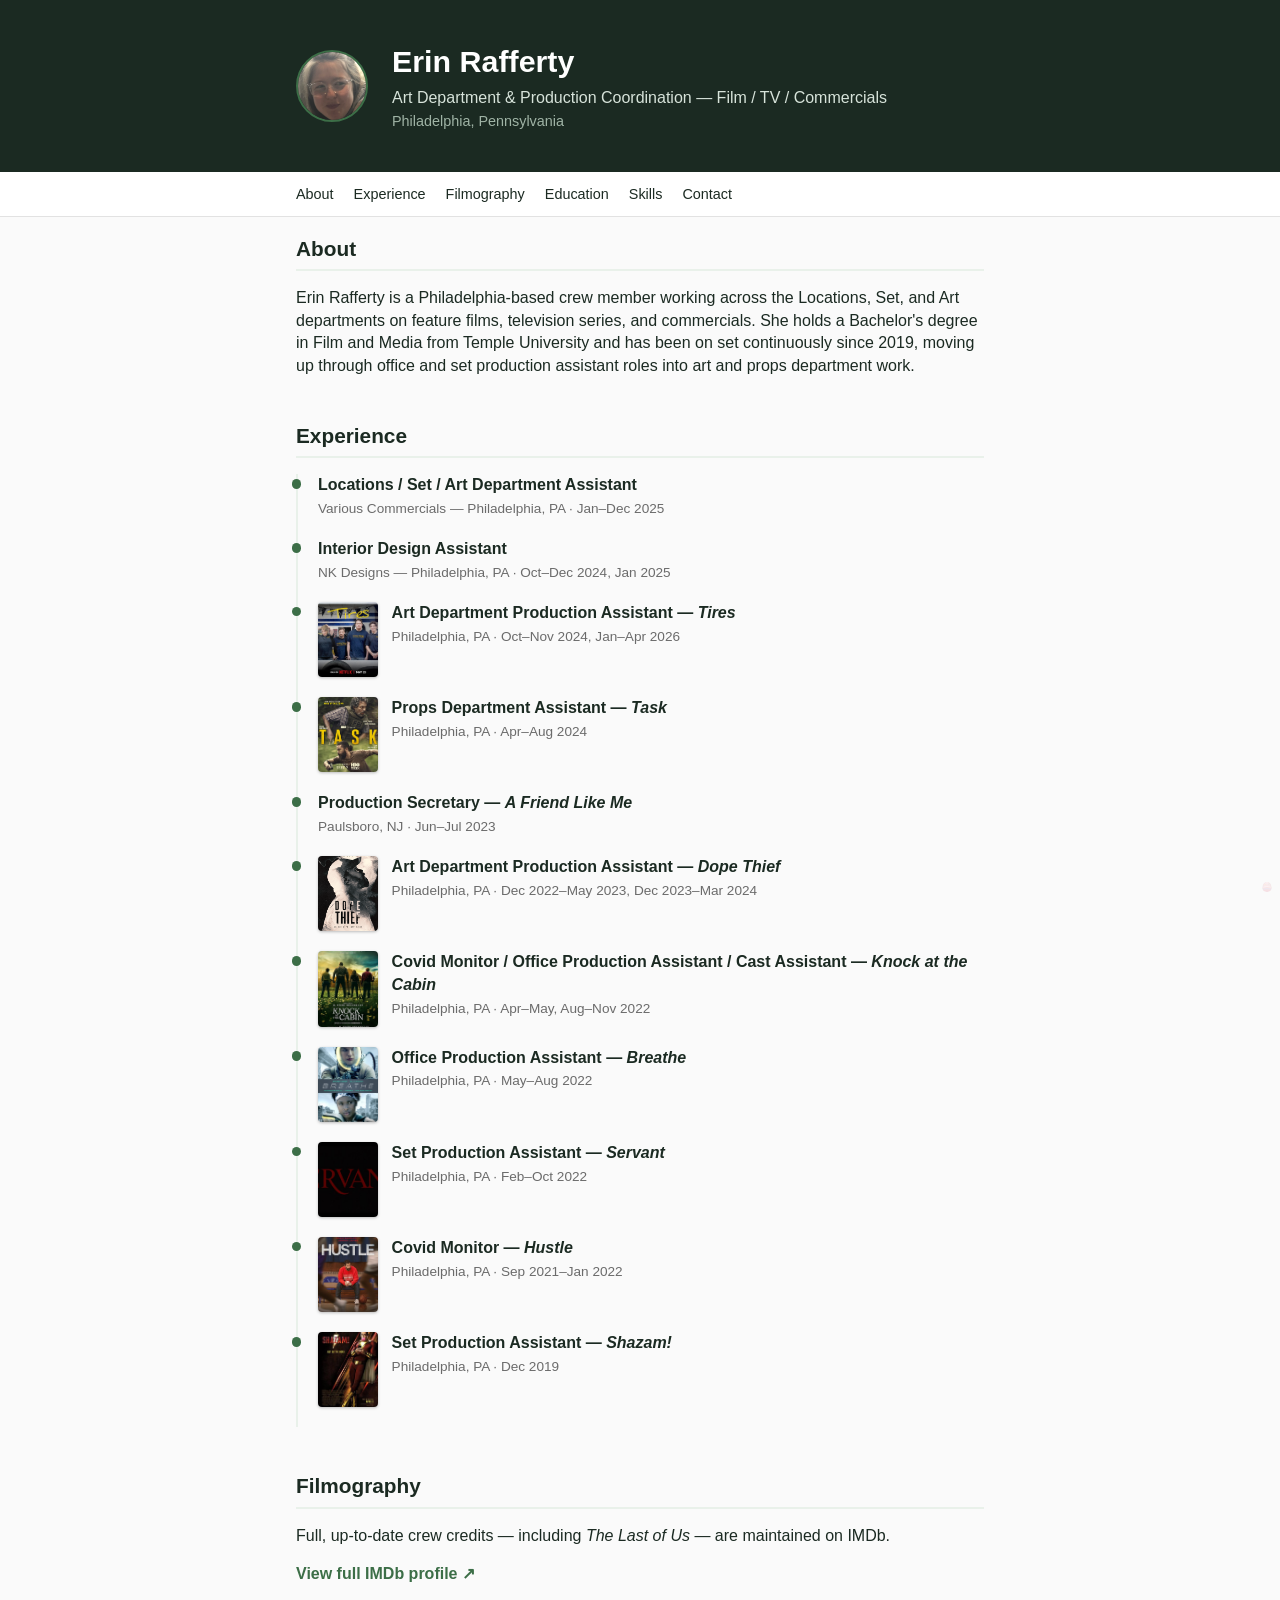
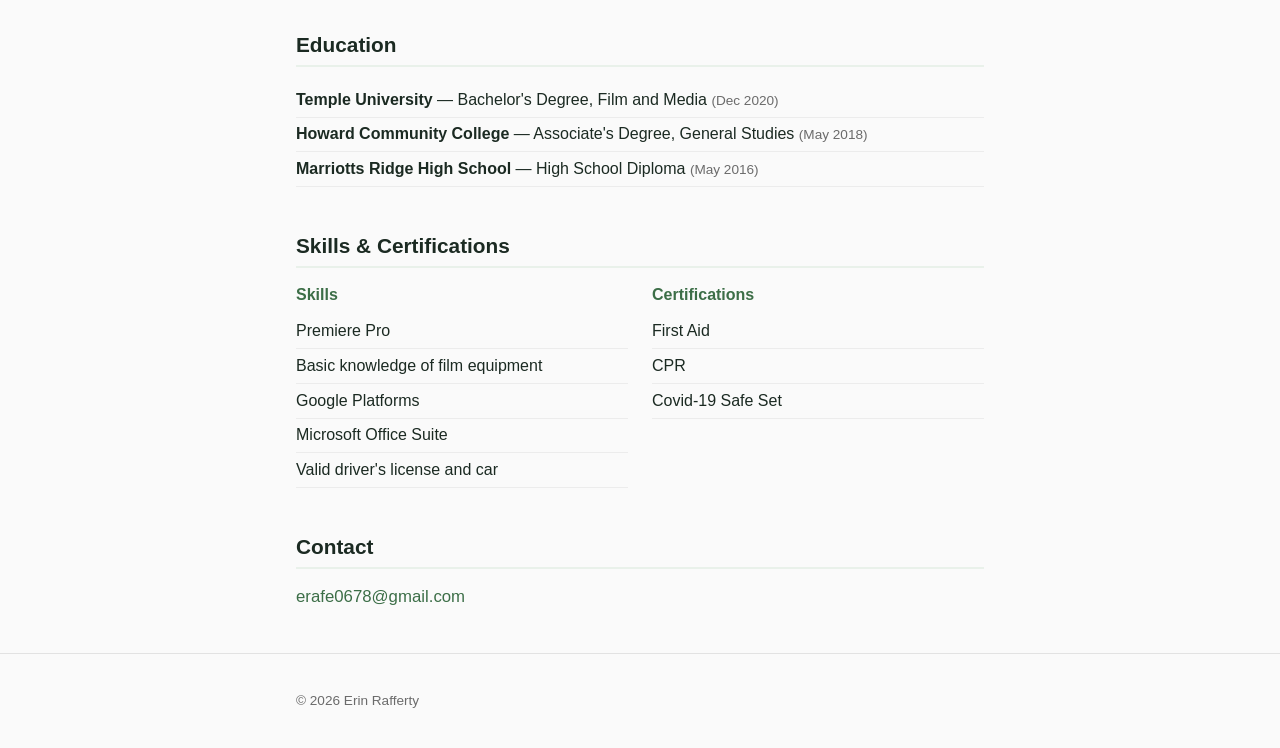
==== index2.html @ 7db831af "Replace joke placeholder page with Erin Rafferty's film/production resume site Builds a real portfol" ====
<!doctype html>
<html class="no-js" lang="en">

<head>
  <meta charset="utf-8">
  <meta name="viewport" content="width=device-width, initial-scale=1">
  <title>Erin Rafferty — Film &amp; Production</title>
  <link rel="stylesheet" href="css/style.css">
  <meta name="description" content="Erin Rafferty is a Philadelphia-based film and TV production professional working across Art, Locations, and Set departments.">

  <meta property="og:title" content="Erin Rafferty — Film &amp; Production">
  <meta property="og:type" content="profile">
  <meta property="og:url" content="">
  <meta property="og:description" content="Philadelphia-based film and TV production professional — Art, Locations &amp; Set departments.">

  <link rel="icon" href="/favicon.ico" sizes="any">
  <link rel="icon" href="/icon.svg" type="image/svg+xml">
  <link rel="apple-touch-icon" href="icon.png">

  <link rel="manifest" href="site.webmanifest">
  <meta name="theme-color" content="#1b2a22">
</head>

<body>
  <header class="site-header">
    <div class="wrap">
      <img class="avatar" src="img/headshot2.jpg" alt="Erin Rafferty" width="72" height="72">
      <div class="heading">
        <h1>Erin Rafferty</h1>
        <p class="tagline">Art Department &amp; Production Coordination — Film / TV / Commercials</p>
        <p class="location">Philadelphia, Pennsylvania</p>
      </div>
    </div>
  </header>

  <nav class="site-nav">
    <div class="wrap">
      <a href="#about">About</a>
      <a href="#experience">Experience</a>
      <a href="#filmography">Filmography</a>
      <a href="#education">Education</a>
      <a href="#skills">Skills</a>
      <a href="#contact">Contact</a>
    </div>
  </nav>

  <main class="wrap">

    <section id="about">
      <h2>About</h2>
      <p>
        Erin Rafferty is a Philadelphia-based crew member working across the Locations, Set, and Art
        departments on feature films, television series, and commercials. She holds a Bachelor's degree
        in Film and Media from Temple University and has been on set continuously since 2019, moving up
        through office and set production assistant roles into art and props department work.
      </p>
    </section>

    <section id="experience">
      <h2>Experience</h2>
      <ol class="timeline">
        <li>
          <h3>Locations / Set / Art Department Assistant</h3>
          <p class="role-meta">Various Commercials — Philadelphia, PA · Jan–Dec 2025</p>
        </li>
        <li>
          <h3>Interior Design Assistant</h3>
          <p class="role-meta">NK Designs — Philadelphia, PA · Oct–Dec 2024, Jan 2025</p>
        </li>
        <li class="has-poster">
          <a class="poster-link" href="https://www.imdb.com/title/tt31491435" target="_blank" rel="noopener" aria-label="'Tires' on IMDb">
            <img class="poster-thumb" src="img/posters/tires.jpg" alt="'Tires' poster" width="60" height="75" loading="lazy">
          </a>
          <div>
            <h3>Art Department Production Assistant — <em>Tires</em></h3>
            <p class="role-meta">Philadelphia, PA · Oct–Nov 2024, Jan–Apr 2026</p>
          </div>
        </li>
        <li class="has-poster">
          <a class="poster-link" href="https://www.imdb.com/title/tt28013708" target="_blank" rel="noopener" aria-label="'Task' on IMDb">
            <img class="poster-thumb" src="img/posters/task.jpg" alt="'Task' poster" width="60" height="75" loading="lazy">
          </a>
          <div>
            <h3>Props Department Assistant — <em>Task</em></h3>
            <p class="role-meta">Philadelphia, PA · Apr–Aug 2024</p>
          </div>
        </li>
        <li>
          <h3>Production Secretary — <em>A Friend Like Me</em></h3>
          <p class="role-meta">Paulsboro, NJ · Jun–Jul 2023</p>
        </li>
        <li class="has-poster">
          <a class="poster-link" href="https://www.imdb.com/title/tt21638826" target="_blank" rel="noopener" aria-label="'Dope Thief' on IMDb">
            <img class="poster-thumb" src="img/posters/dope-thief.png" alt="'Dope Thief' poster" width="60" height="75" loading="lazy">
          </a>
          <div>
            <h3>Art Department Production Assistant — <em>Dope Thief</em></h3>
            <p class="role-meta">Philadelphia, PA · Dec 2022–May 2023, Dec 2023–Mar 2024</p>
          </div>
        </li>
        <li class="has-poster">
          <a class="poster-link" href="https://www.imdb.com/title/tt15679400" target="_blank" rel="noopener" aria-label="'Knock at the Cabin' on IMDb">
            <img class="poster-thumb" src="img/posters/knock-at-the-cabin.jpg" alt="'Knock at the Cabin' poster" width="60" height="75" loading="lazy">
          </a>
          <div>
            <h3>Covid Monitor / Office Production Assistant / Cast Assistant — <em>Knock at the Cabin</em></h3>
            <p class="role-meta">Philadelphia, PA · Apr–May, Aug–Nov 2022</p>
          </div>
        </li>
        <li class="has-poster">
          <a class="poster-link" href="https://www.imdb.com/title/tt11540468" target="_blank" rel="noopener" aria-label="'Breathe' on IMDb">
            <img class="poster-thumb" src="img/posters/breathe.jpg" alt="'Breathe' poster" width="60" height="75" loading="lazy">
          </a>
          <div>
            <h3>Office Production Assistant — <em>Breathe</em></h3>
            <p class="role-meta">Philadelphia, PA · May–Aug 2022</p>
          </div>
        </li>
        <li class="has-poster">
          <a class="poster-link" href="https://www.imdb.com/title/tt8068860" target="_blank" rel="noopener" aria-label="'Servant' on IMDb">
            <img class="poster-thumb" src="img/posters/servant.jpg" alt="'Servant' title card" width="60" height="75" loading="lazy">
          </a>
          <div>
            <h3>Set Production Assistant — <em>Servant</em></h3>
            <p class="role-meta">Philadelphia, PA · Feb–Oct 2022</p>
          </div>
        </li>
        <li class="has-poster">
          <a class="poster-link" href="https://www.imdb.com/title/tt8009428" target="_blank" rel="noopener" aria-label="'Hustle' on IMDb">
            <img class="poster-thumb" src="img/posters/hustle.jpg" alt="'Hustle' poster" width="60" height="75" loading="lazy">
          </a>
          <div>
            <h3>Covid Monitor — <em>Hustle</em></h3>
            <p class="role-meta">Philadelphia, PA · Sep 2021–Jan 2022</p>
          </div>
        </li>
        <li class="has-poster">
          <a class="poster-link" href="https://www.imdb.com/title/tt0448115" target="_blank" rel="noopener" aria-label="'Shazam!' on IMDb">
            <img class="poster-thumb" src="img/posters/shazam.jpg" alt="'Shazam!' poster" width="60" height="75" loading="lazy">
          </a>
          <div>
            <h3>Set Production Assistant — <em>Shazam!</em></h3>
            <p class="role-meta">Philadelphia, PA · Dec 2019</p>
          </div>
        </li>
      </ol>
    </section>

    <section id="filmography">
      <h2>Filmography</h2>
      <p>
        Full, up-to-date crew credits — including <em>The Last of Us</em> — are maintained on IMDb.
      </p>
      <p>
        <a class="imdb-link" href="https://www.imdb.com/name/nm12942759/" target="_blank" rel="noopener">
          View full IMDb profile ↗
        </a>
      </p>
    </section>

    <section id="education">
      <h2>Education</h2>
      <ul class="plain-list">
        <li>
          <strong>Temple University</strong> — Bachelor's Degree, Film and Media <span class="role-meta">(Dec 2020)</span>
        </li>
        <li>
          <strong>Howard Community College</strong> — Associate's Degree, General Studies <span class="role-meta">(May 2018)</span>
        </li>
        <li>
          <strong>Marriotts Ridge High School</strong> — High School Diploma <span class="role-meta">(May 2016)</span>
        </li>
      </ul>
    </section>

    <section id="skills">
      <h2>Skills &amp; Certifications</h2>
      <div class="skills-grid">
        <div>
          <h3>Skills</h3>
          <ul class="plain-list">
            <li>Premiere Pro</li>
            <li>Basic knowledge of film equipment</li>
            <li>Google Platforms</li>
            <li>Microsoft Office Suite</li>
            <li>Valid driver's license and car</li>
          </ul>
        </div>
        <div>
          <h3>Certifications</h3>
          <ul class="plain-list">
            <li>First Aid</li>
            <li>CPR</li>
            <li>Covid-19 Safe Set</li>
          </ul>
        </div>
      </div>
    </section>

    <section id="contact">
      <h2>Contact</h2>
      <p><a href="mailto:erafe0678@gmail.com">erafe0678@gmail.com</a></p>
    </section>

  </main>

  <footer class="site-footer">
    <div class="wrap">
      <p>&copy; 2026 Erin Rafferty</p>
    </div>
  </footer>

  <button type="button" class="easter-egg" aria-label="???">
    <img src="img/easter-egg.svg" alt="">
  </button>

  <dialog id="easter-egg-dialog" class="easter-egg-dialog">
    <button type="button" class="dialog-close" aria-label="Close">&times;</button>
    <img src="img/erin.jpeg" alt="Erin, 2014">
  </dialog>

  <script src="js/app.js"></script>

</body>

</html>
---- css/style.css ----
/*! HTML5 Boilerplate v9.0.1 | MIT License | https://html5boilerplate.com/ */

/* main.css 3.0.0 | MIT License | https://github.com/h5bp/main.css#readme */
/*
 * What follows is the result of much research on cross-browser styling.
 * Credit left inline and big thanks to Nicolas Gallagher, Jonathan Neal,
 * Kroc Camen, and the H5BP dev community and team.
 */

/* ==========================================================================
   Base styles: opinionated defaults
   ========================================================================== */

html {
  color: #222;
  font-size: 1em;
  line-height: 1.4;
}

/*
 * Remove text-shadow in selection highlight:
 * https://twitter.com/miketaylr/status/12228805301
 *
 * Customize the background color to match your design.
 */

::-moz-selection {
  background: #b3d4fc;
  text-shadow: none;
}

::selection {
  background: #b3d4fc;
  text-shadow: none;
}

/*
 * A better looking default horizontal rule
 */

hr {
  display: block;
  height: 1px;
  border: 0;
  border-top: 1px solid #ccc;
  margin: 1em 0;
  padding: 0;
}

/*
 * Remove the gap between audio, canvas, iframes,
 * images, videos and the bottom of their containers:
 * https://github.com/h5bp/html5-boilerplate/issues/440
 */

audio,
canvas,
iframe,
img,
svg,
video {
  vertical-align: middle;
}

/*
 * Remove default fieldset styles.
 */

fieldset {
  border: 0;
  margin: 0;
  padding: 0;
}

/*
 * Allow only vertical resizing of textareas.
 */

textarea {
  resize: vertical;
}

/* ==========================================================================
   Author's custom styles
   ========================================================================== */

:root {
  --ink: #1b2a22;
  --accent: #3c6e47;
  --accent-light: #e9f1ea;
  --paper: #fafafa;
  --muted: #6b6b6b;
}

* {
  box-sizing: border-box;
}

body {
  margin: 0;
  font-family: -apple-system, BlinkMacSystemFont, "Segoe UI", Roboto, Helvetica, Arial, sans-serif;
  color: var(--ink);
  background: var(--paper);
}

.wrap {
  max-width: 46rem;
  margin: 0 auto;
  padding: 0 1.5rem;
}

.site-header {
  background: var(--ink);
  color: #fff;
  padding: 2.5rem 0;
}

.site-header .wrap {
  display: flex;
  align-items: center;
  gap: 1.5rem;
  flex-wrap: wrap;
}

.avatar {
  flex: 0 0 auto;
  display: block;
  width: 4.5rem;
  height: 4.5rem;
  border-radius: 50%;
  object-fit: cover;
  object-position: 50% 50%;
  border: 2px solid var(--accent);
}

.site-header h1 {
  margin: 0 0 0.25rem;
  font-size: 1.9rem;
}

.site-header .tagline {
  margin: 0;
  color: #d7e3da;
}

.site-header .location {
  margin: 0.15rem 0 0;
  color: #9fb3a5;
  font-size: 0.9rem;
}

.site-nav {
  background: #fff;
  border-bottom: 1px solid #e2e2e2;
  position: sticky;
  top: 0;
  z-index: 10;
}

.site-nav .wrap {
  display: flex;
  gap: 1.25rem;
  overflow-x: auto;
  padding-top: 0.75rem;
  padding-bottom: 0.75rem;
}

.site-nav a {
  color: var(--ink);
  text-decoration: none;
  font-size: 0.9rem;
  white-space: nowrap;
}

.site-nav a:hover {
  color: var(--accent);
}

main {
  padding: 2.5rem 0 1rem;
}

section {
  margin-bottom: 2.75rem;
}

section h2 {
  font-size: 1.3rem;
  border-bottom: 2px solid var(--accent-light);
  padding-bottom: 0.4rem;
  margin-bottom: 1rem;
}

.timeline {
  list-style: none;
  margin: 0;
  padding: 0;
  border-left: 2px solid var(--accent-light);
}

.timeline li {
  position: relative;
  padding: 0 0 1.25rem 1.25rem;
}

.timeline li::before {
  content: "";
  position: absolute;
  left: -0.4rem;
  top: 0.3rem;
  width: 0.6rem;
  height: 0.6rem;
  border-radius: 50%;
  background: var(--accent);
}

.timeline li.has-poster {
  display: flex;
  align-items: flex-start;
  gap: 0.85rem;
}

.poster-link {
  flex: 0 0 auto;
  display: block;
  border-radius: 0.25rem;
  transition: transform 0.15s ease, box-shadow 0.15s ease;
}

.poster-link:hover,
.poster-link:focus-visible {
  transform: translateY(-2px);
}

.poster-thumb {
  display: block;
  width: 3.75rem;
  height: 4.7rem;
  object-fit: cover;
  border-radius: 0.25rem;
  box-shadow: 0 1px 3px rgba(0, 0, 0, 0.25);
}

.timeline h3 {
  margin: 0 0 0.15rem;
  font-size: 1rem;
}

.role-meta {
  margin: 0;
  color: var(--muted);
  font-size: 0.85rem;
}

.plain-list {
  list-style: none;
  margin: 0;
  padding: 0;
}

.plain-list li {
  padding: 0.35rem 0;
  border-bottom: 1px solid #ececec;
}

.skills-grid {
  display: grid;
  grid-template-columns: repeat(auto-fit, minmax(14rem, 1fr));
  gap: 1.5rem;
}

.skills-grid h3 {
  font-size: 1rem;
  margin: 0 0 0.5rem;
  color: var(--accent);
}

.imdb-link {
  display: inline-block;
  color: var(--accent);
  font-weight: 600;
  text-decoration: none;
}

.imdb-link:hover {
  text-decoration: underline;
}

#contact a {
  color: var(--accent);
  font-size: 1.05rem;
  text-decoration: none;
}

#contact a:hover {
  text-decoration: underline;
}

.site-footer {
  border-top: 1px solid #e2e2e2;
  padding: 1.5rem 0;
  color: var(--muted);
  font-size: 0.85rem;
}

.easter-egg {
  position: fixed;
  right: 0.5rem;
  bottom: 0.5rem;
  width: 10px;
  height: 10px;
  padding: 0;
  border: none;
  border-radius: 50%;
  overflow: hidden;
  background: transparent;
  cursor: pointer;
  opacity: 0.3;
  z-index: 50;
  transition: opacity 0.2s ease, transform 0.2s ease;
}

.easter-egg:hover,
.easter-egg:focus-visible {
  opacity: 1;
  transform: scale(1.2);
}

.easter-egg img {
  display: block;
  width: 100%;
  height: 100%;
  object-fit: cover;
}

.easter-egg-dialog {
  position: relative;
  max-width: min(90vw, 420px);
  padding: 0;
  border: none;
  border-radius: 0.5rem;
  background: transparent;
}

.easter-egg-dialog::backdrop {
  background: rgba(0, 0, 0, 0.65);
}

.easter-egg-dialog img {
  display: block;
  width: 100%;
  height: auto;
  border-radius: 0.5rem;
}

.easter-egg-dialog .dialog-close {
  position: absolute;
  top: 0.5rem;
  right: 0.5rem;
  width: 2rem;
  height: 2rem;
  border: none;
  border-radius: 50%;
  background: rgba(0, 0, 0, 0.65);
  color: #fff;
  font-size: 1.1rem;
  line-height: 1;
  cursor: pointer;
}

/* ==========================================================================
   Helper classes
   ========================================================================== */

/*
 * Hide visually and from screen readers
 */

.hidden,
[hidden] {
  display: none !important;
}

/*
 * Hide only visually, but have it available for screen readers:
 * https://snook.ca/archives/html_and_css/hiding-content-for-accessibility
 *
 * 1. For long content, line feeds are not interpreted as spaces and small width
 *    causes content to wrap 1 word per line:
 *    https://medium.com/@jessebeach/beware-smushed-off-screen-accessible-text-5952a4c2cbfe
 */

.visually-hidden {
  border: 0;
  clip: rect(0, 0, 0, 0);
  height: 1px;
  margin: -1px;
  overflow: hidden;
  padding: 0;
  position: absolute;
  white-space: nowrap;
  width: 1px;
  /* 1 */
}

/*
 * Extends the .visually-hidden class to allow the element
 * to be focusable when navigated to via the keyboard:
 * https://www.drupal.org/node/897638
 */

.visually-hidden.focusable:active,
.visually-hidden.focusable:focus {
  clip: auto;
  height: auto;
  margin: 0;
  overflow: visible;
  position: static;
  white-space: inherit;
  width: auto;
}

/*
 * Hide visually and from screen readers, but maintain layout
 */

.invisible {
  visibility: hidden;
}

/*
 * Clearfix: contain floats
 *
 * The use of `table` rather than `block` is only necessary if using
 * `::before` to contain the top-margins of child elements.
 */

.clearfix::before,
.clearfix::after {
  content: "";
  display: table;
}

.clearfix::after {
  clear: both;
}

/* ==========================================================================
   EXAMPLE Media Queries for Responsive Design.
   These examples override the primary ('mobile first') styles.
   Modify as content requires.
   ========================================================================== */

@media only screen and (min-width: 35em) {
  /* Style adjustments for viewports that meet the condition */
}

@media print,
  (-webkit-min-device-pixel-ratio: 1.25),
  (min-resolution: 1.25dppx),
  (min-resolution: 120dpi) {
  /* Style adjustments for high resolution devices */
}

/* ==========================================================================
   Print styles.
   Inlined to avoid the additional HTTP request:
   https://www.phpied.com/delay-loading-your-print-css/
   ========================================================================== */

@media print {
  *,
  *::before,
  *::after {
    background: #fff !important;
    color: #000 !important;
    /* Black prints faster */
    box-shadow: none !important;
    text-shadow: none !important;
  }

  a,
  a:visited {
    text-decoration: underline;
  }

  a[href]::after {
    content: " (" attr(href) ")";
  }

  abbr[title]::after {
    content: " (" attr(title) ")";
  }

  /*
   * Don't show links that are fragment identifiers,
   * or use the `javascript:` pseudo protocol
   */
  a[href^="#"]::after,
  a[href^="javascript:"]::after {
    content: "";
  }

  pre {
    white-space: pre-wrap !important;
  }

  pre,
  blockquote {
    border: 1px solid #999;
    page-break-inside: avoid;
  }

  tr,
  img {
    page-break-inside: avoid;
  }

  p,
  h2,
  h3 {
    orphans: 3;
    widows: 3;
  }

  h2,
  h3 {
    page-break-after: avoid;
  }
}
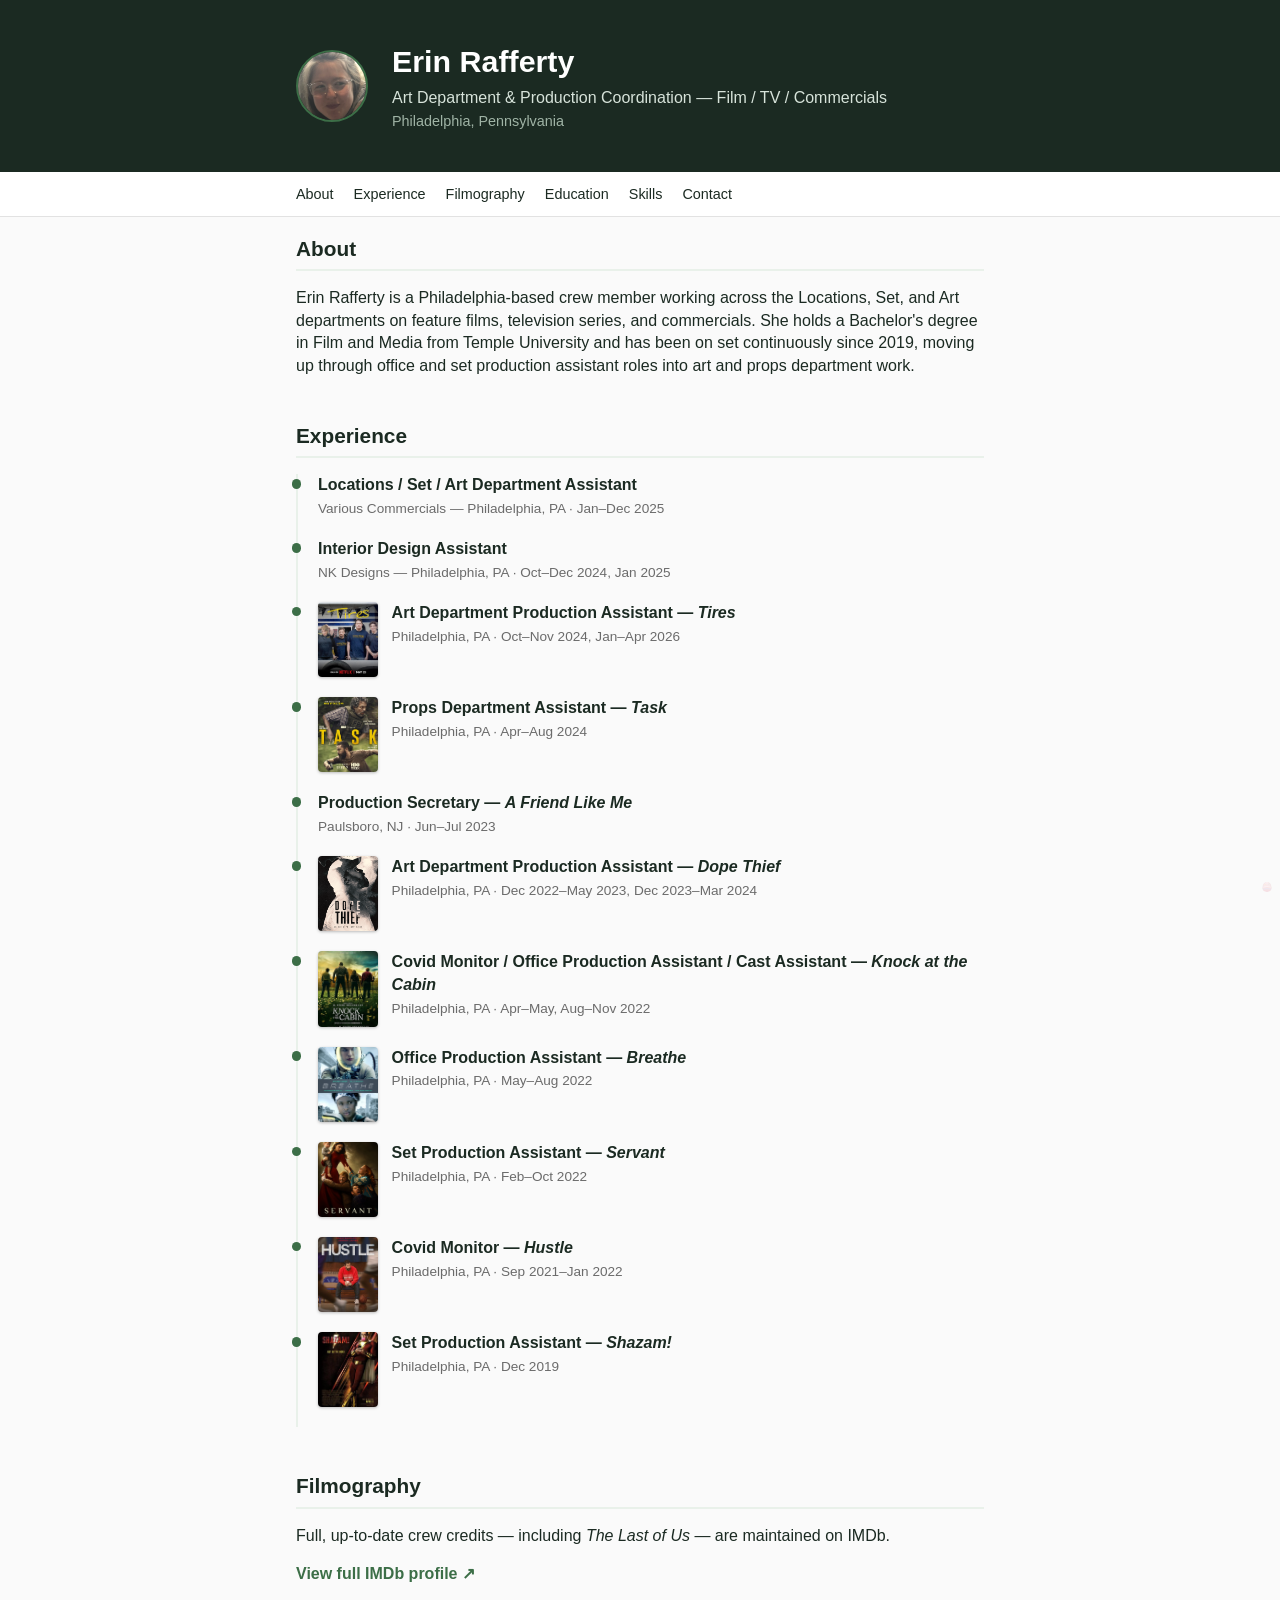
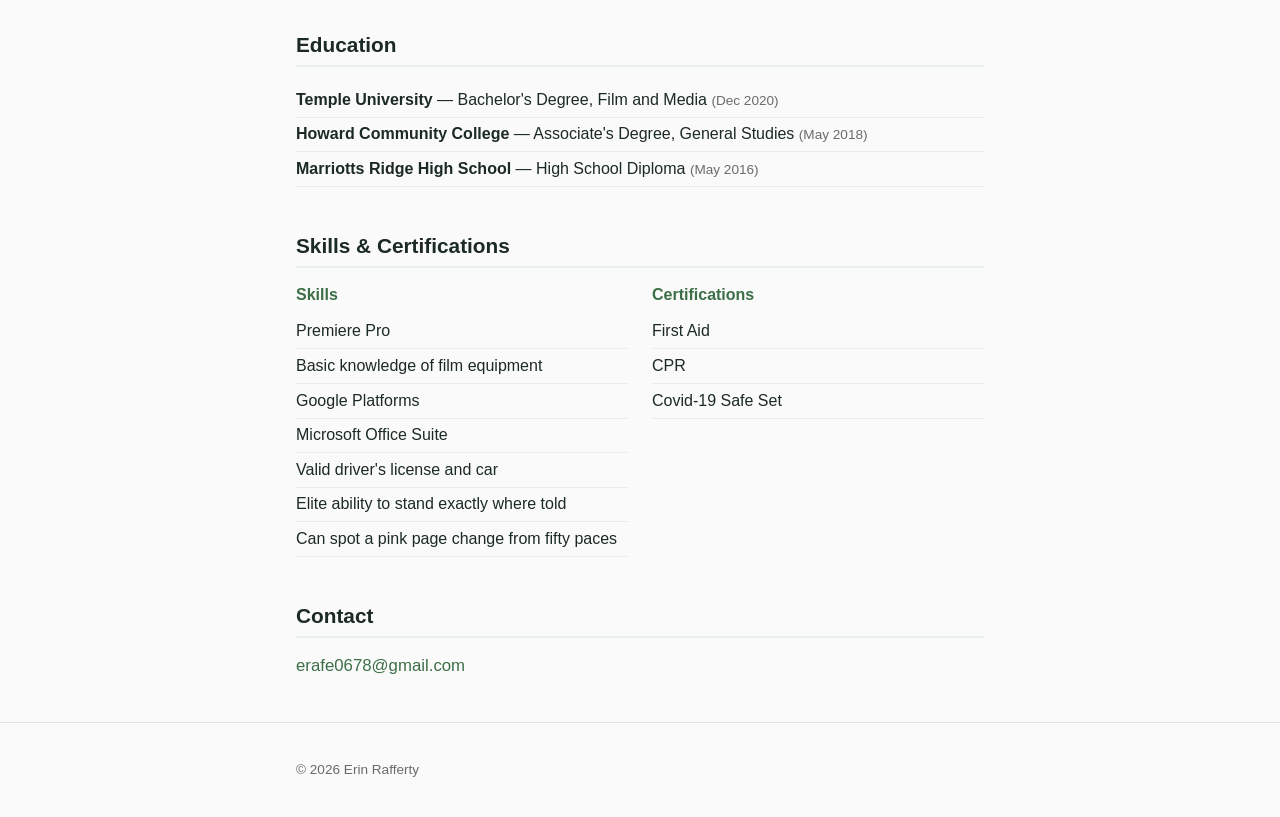
==== commit dbc97737: "Fix broken Servant poster crop and add two skills entries Servant's thumbnail was using a landscape " ====
--- a/index2.html
+++ b/index2.html
@@ -118,7 +118,7 @@
         </li>
         <li class="has-poster">
           <a class="poster-link" href="https://www.imdb.com/title/tt8068860" target="_blank" rel="noopener" aria-label="'Servant' on IMDb">
-            <img class="poster-thumb" src="img/posters/servant.jpg" alt="'Servant' title card" width="60" height="75" loading="lazy">
+            <img class="poster-thumb" src="img/posters/servant.jpg" alt="'Servant' poster" width="60" height="75" loading="lazy">
           </a>
           <div>
             <h3>Set Production Assistant — <em>Servant</em></h3>
@@ -184,6 +184,8 @@
             <li>Google Platforms</li>
             <li>Microsoft Office Suite</li>
             <li>Valid driver's license and car</li>
+            <li>Elite ability to stand exactly where told</li>
+            <li>Can spot a pink page change from fifty paces</li>
           </ul>
         </div>
         <div>
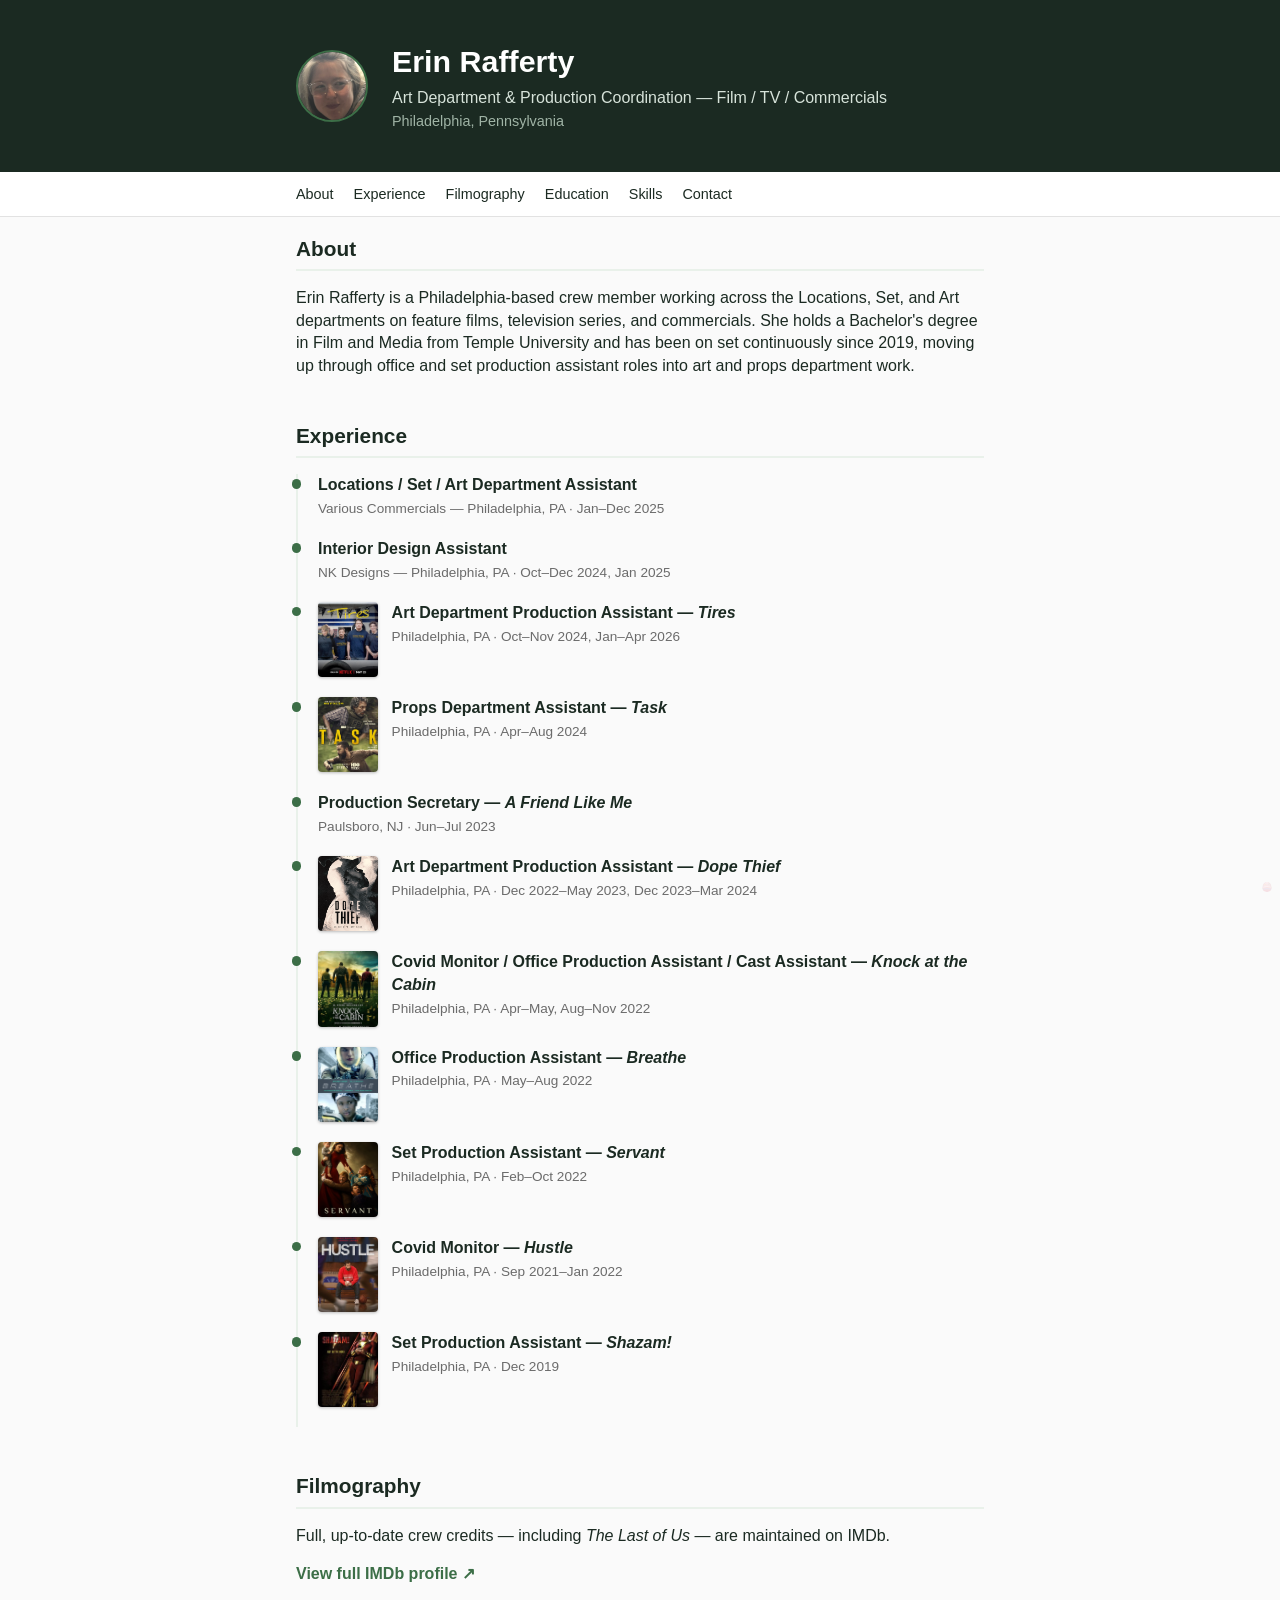
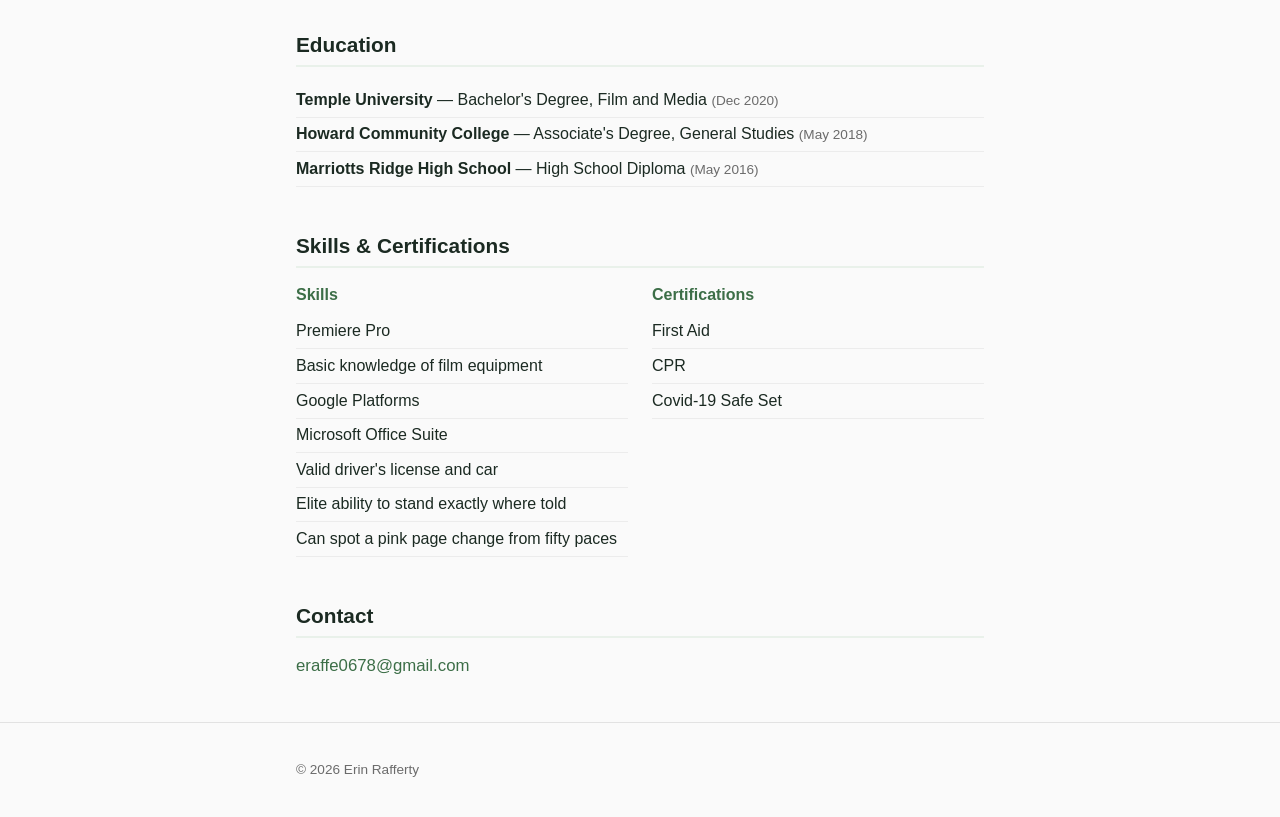
==== commit 57f87ec9: "Correct contact email address Co-Authored-By: Claude Sonnet 5 <noreply@anthropic.com>" ====
--- a/index2.html
+++ b/index2.html
@@ -201,7 +201,7 @@
 
     <section id="contact">
       <h2>Contact</h2>
-      <p><a href="mailto:erafe0678@gmail.com">erafe0678@gmail.com</a></p>
+      <p><a href="mailto:eraffe0678@gmail.com">eraffe0678@gmail.com</a></p>
     </section>
 
   </main>
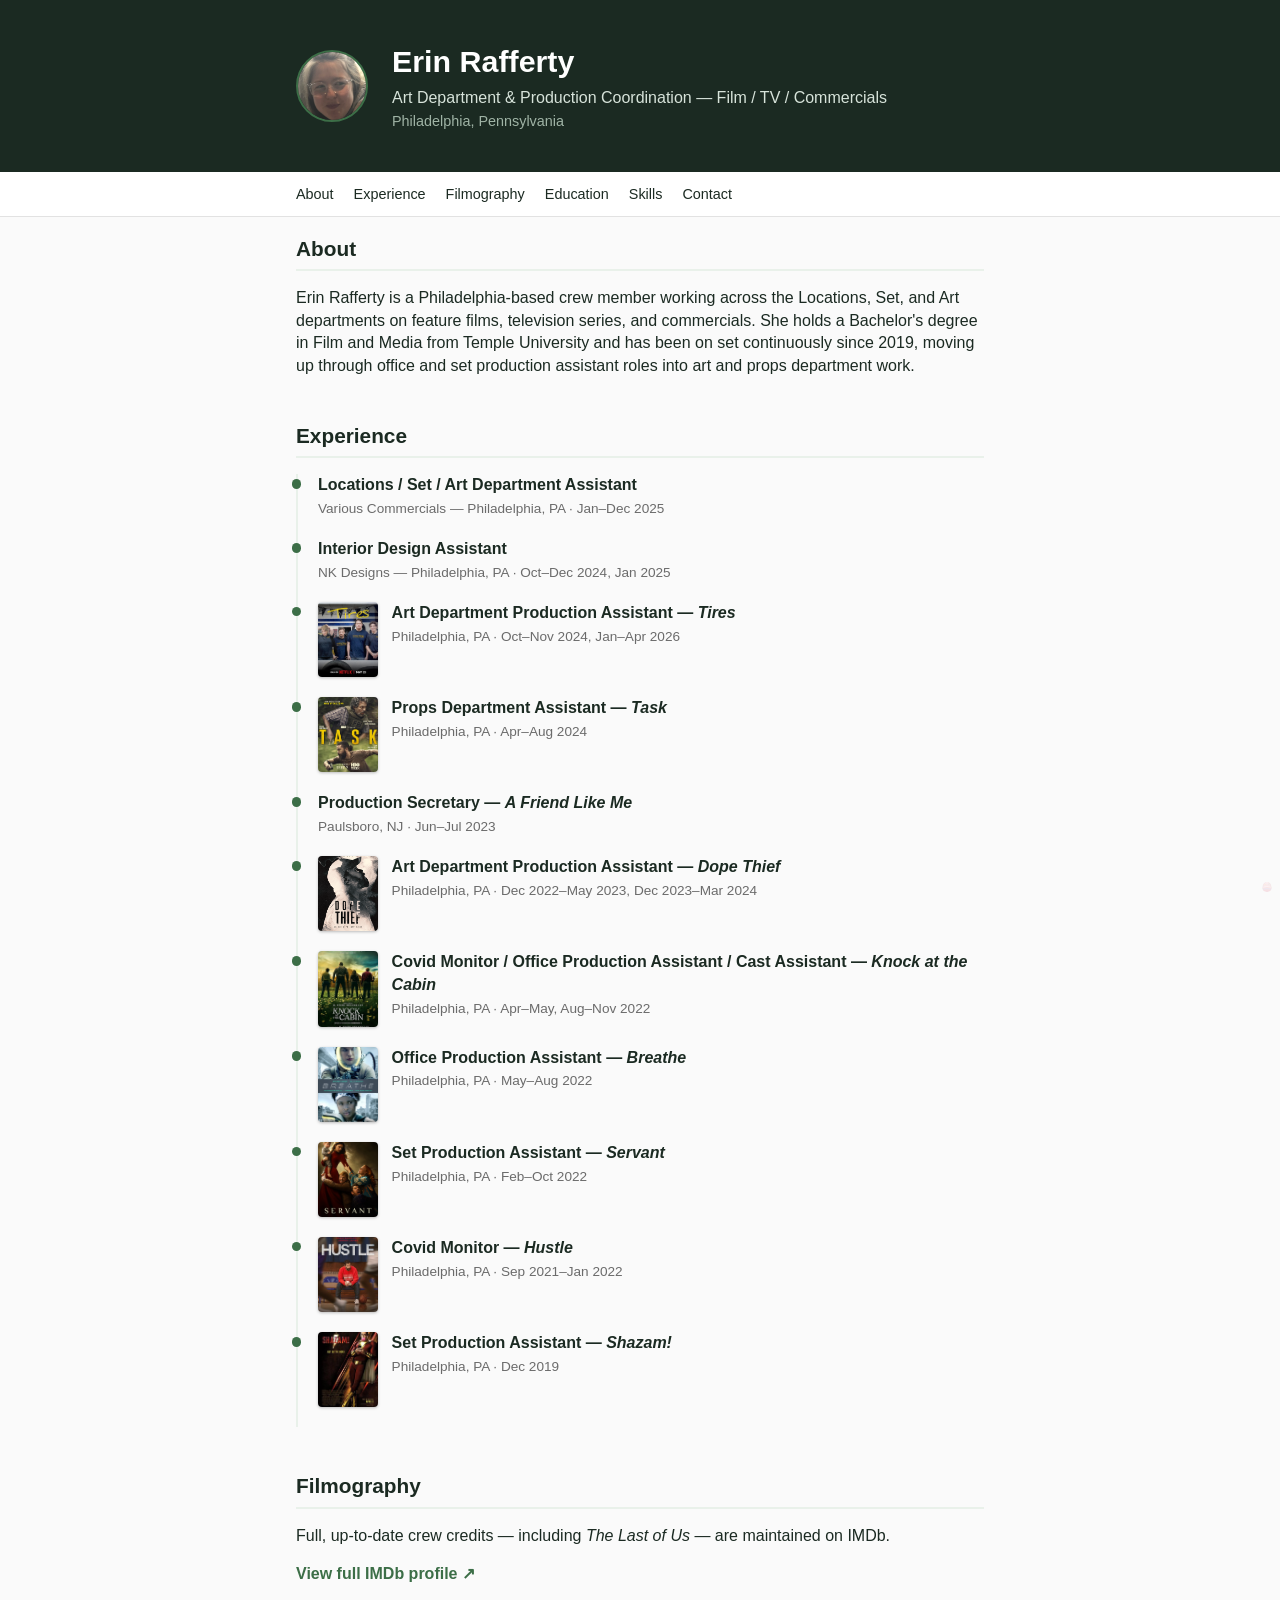
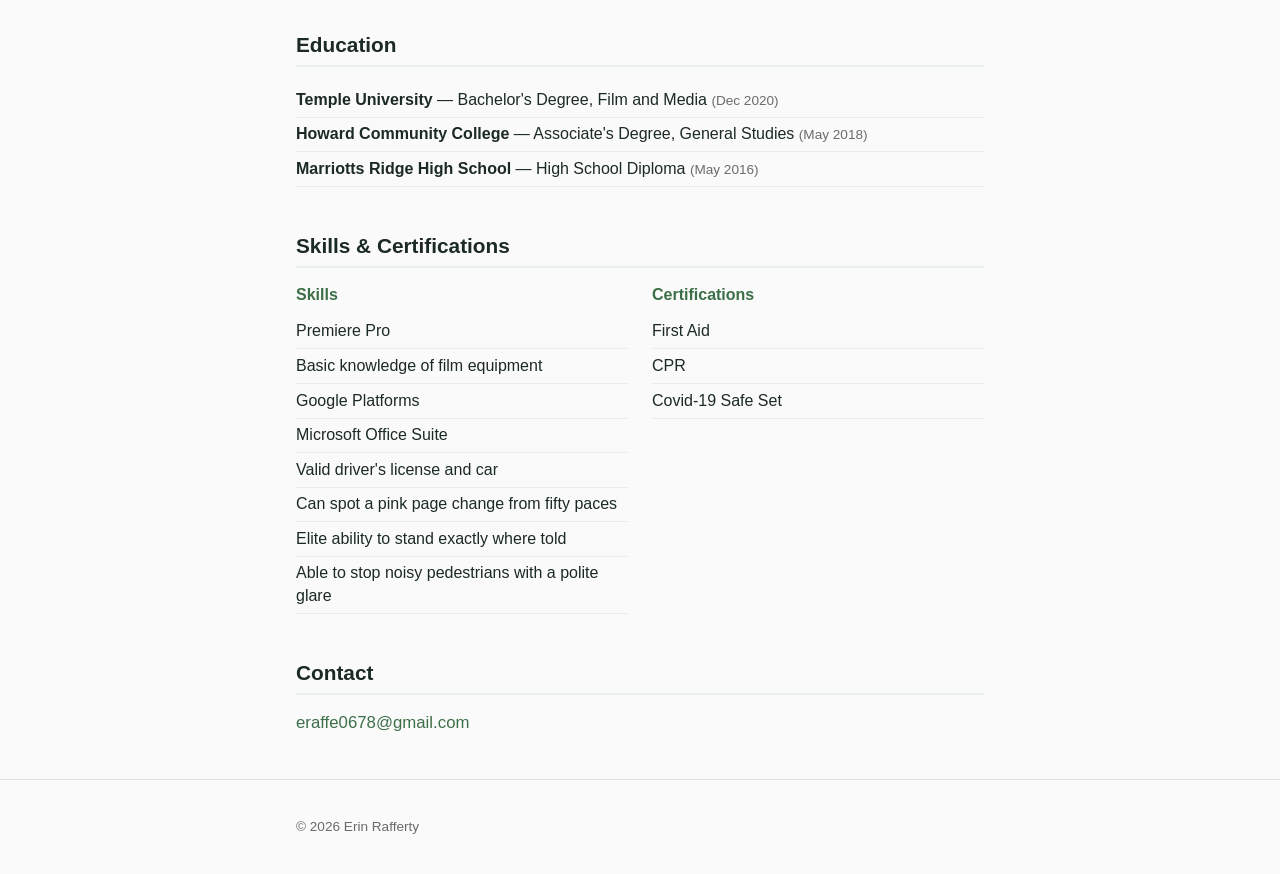
==== commit 1850ff35: "Reorder and expand skills list Co-Authored-By: Claude Sonnet 5 <noreply@anthropic.com>" ====
--- a/index2.html
+++ b/index2.html
@@ -184,8 +184,9 @@
             <li>Google Platforms</li>
             <li>Microsoft Office Suite</li>
             <li>Valid driver's license and car</li>
+            <li>Can spot a pink page change from fifty paces</li>
             <li>Elite ability to stand exactly where told</li>
-            <li>Can spot a pink page change from fifty paces</li>
+            <li>Able to stop noisy pedestrians with a polite glare</li>
           </ul>
         </div>
         <div>
